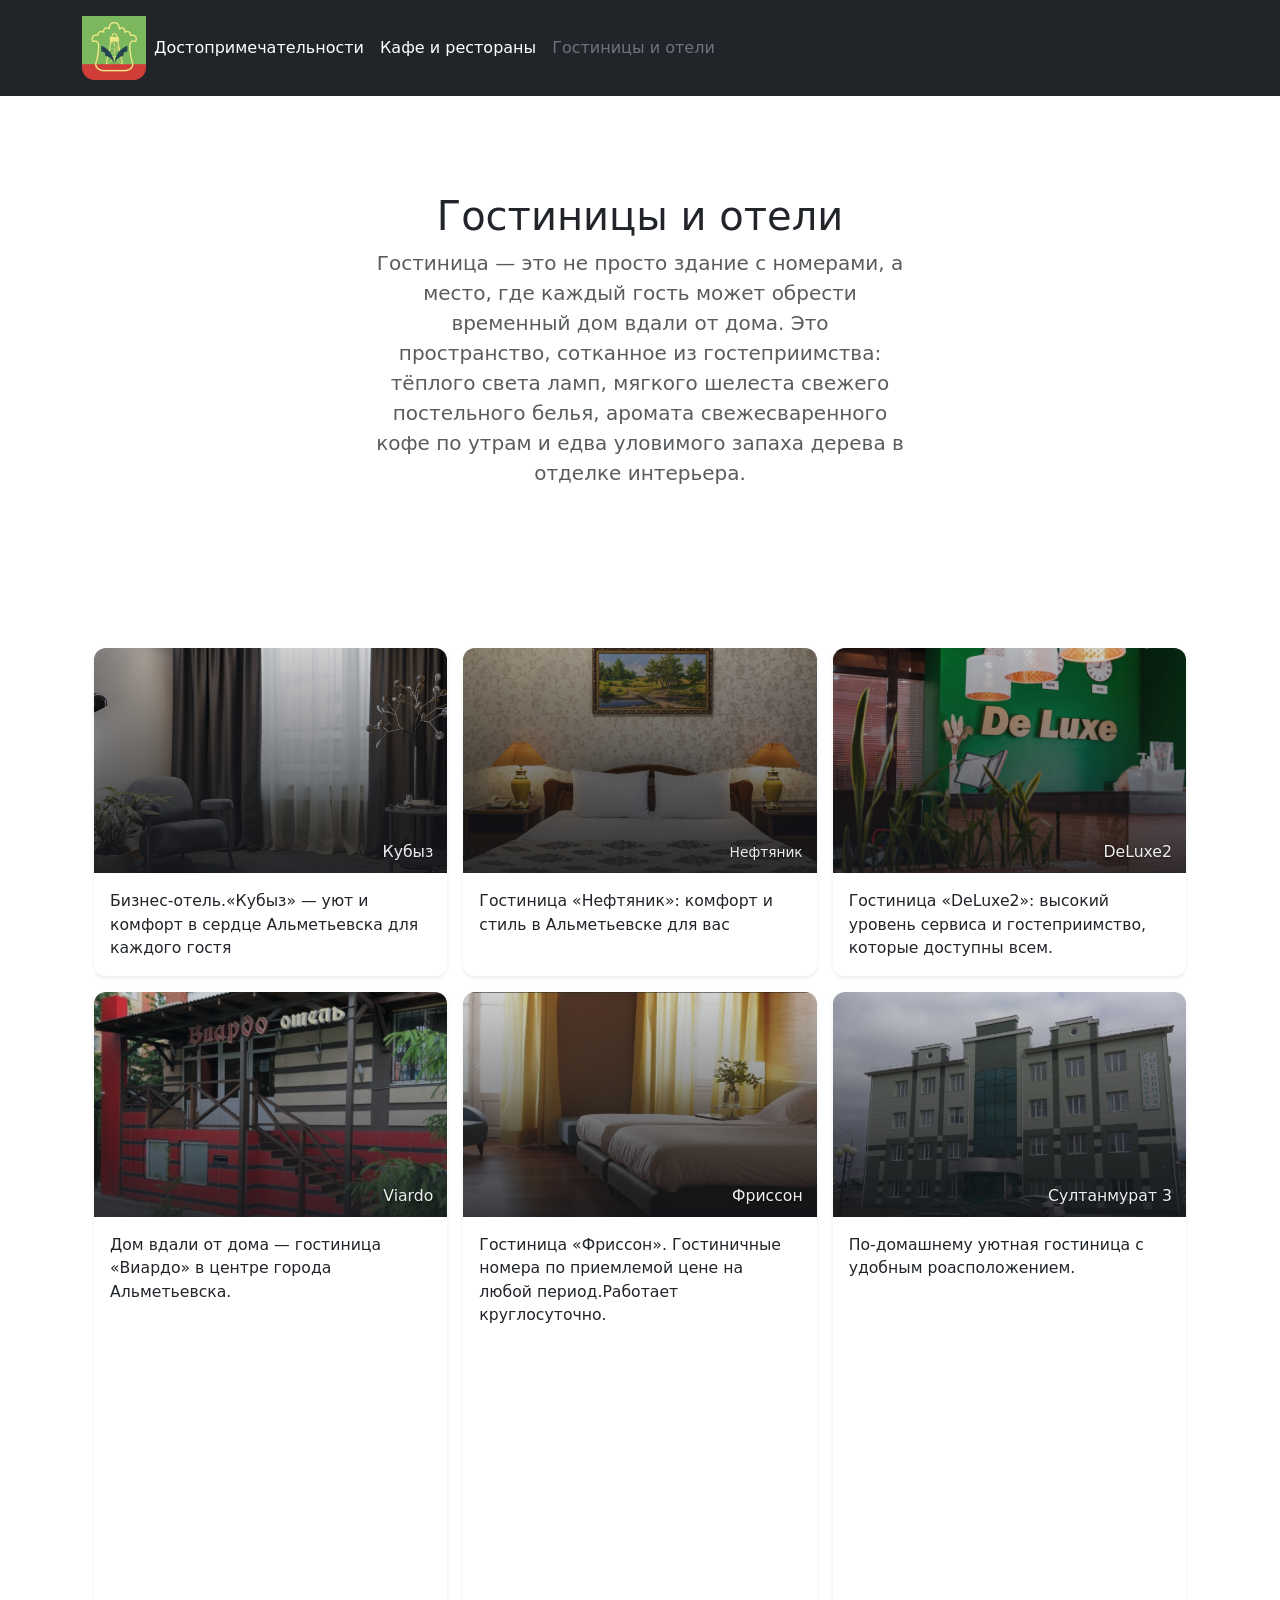
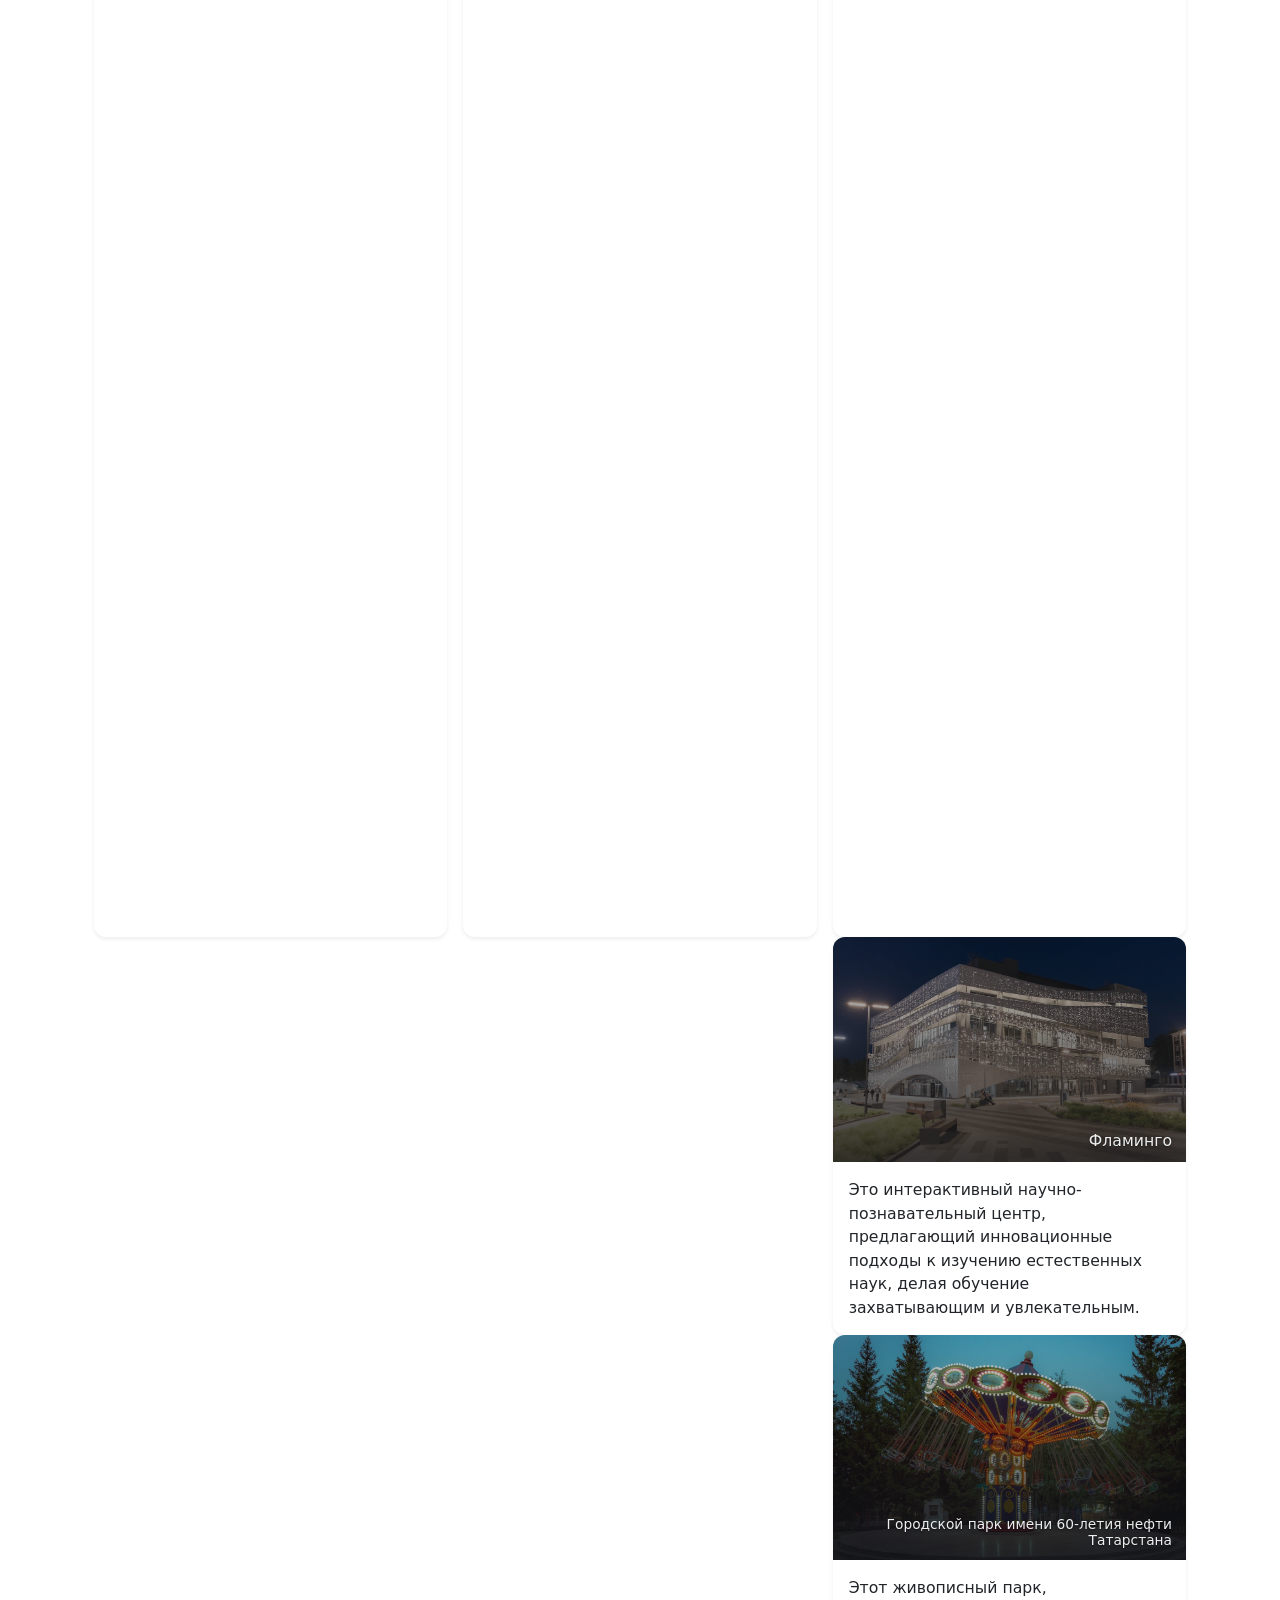
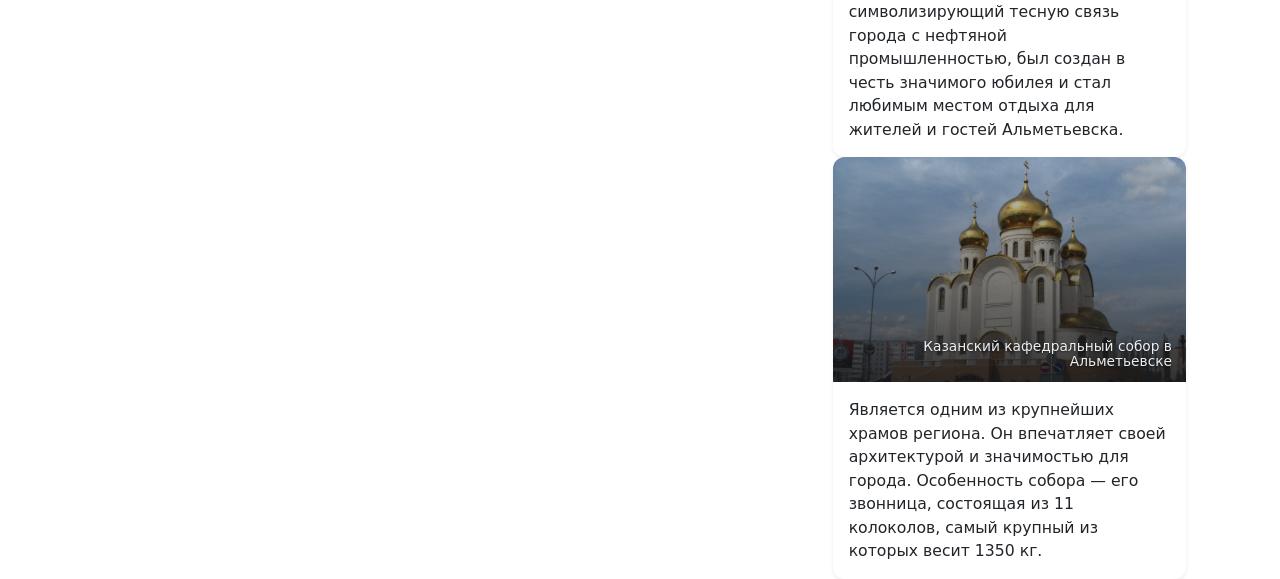
==== about.html @ 92dfda1d "Update about.html" ====
<!doctype html>
<html lang="ru">
<head>
    <meta charset="UTF-8">
    <meta name="viewport" content="width=device-width, initial-scale=1.0">
    <meta http-equiv="X-UA-Compatible" content="ie=edge">
    <link href="https://cdn.jsdelivr.net/npm/bootstrap@5.3.8/dist/css/bootstrap.min.css" rel="stylesheet" integrity="sha384-sRIl4kxILFvY47J16cr9ZwB07vP4J8+LH7qKQnuqkuIAvNWLzeN8tE5YBujZqJLB" crossorigin="anonymous">
    <link rel="stylesheet" href="static/css/main.css">
    <title>Гостиницы и отели</title>
</head>
<body>
<header class="p-3 text-bg-dark">
    <div class="container">
        <div class="d-flex flex-wrap align-items-center justify-content-center justify-content-lg-start">
            <a href="index.html" class="d-flex align-items-center mb-2 mb-lg-0 text-white text-decoration-none">
                <img class="header__img" src="static/img/almet%20gerb.png" alt="Герб Альметьевска">
            </a>
            <ul class="nav col-12 col-lg-auto me-lg-auto mb-2 justify-content-center mb-md-0">
                <li><a href="index.html" class="nav-link px-2 text-white">Достопримечательности</a></li>
                <li><a href="base.html" class="nav-link px-2 text-white">Кафе и рестораны</a></li>
                <li><a href="about.html" class="nav-link px-2 text-secondary">Гостиницы и отели</a></li>
            </ul>
        </div>
    </div>
</header>

<div class="container">
    <main>
        <style>
            .city-card-thumb {
                height: 225px;
                display: flex;
                align-items: flex-end;
                justify-content: flex-end;
                padding: 0 14px 12px;
                color: #eceeef;
                text-align: right;
                position: relative;
                overflow: hidden;
                background-position: center;
                background-size: cover;
                background-repeat: no-repeat;
            }

            .city-card-thumb::before {
                content: "";
                position: absolute;
                inset: 0;
                background: linear-gradient(to top, rgba(20, 22, 26, 0.85), rgba(20, 22, 26, 0.2));
            }

            .city-card-thumb--photo-a {
                background-image: url("static/img/2026-04-23_14-40-08.png");
            }

            .city-card-thumb--photo-b {
                background-image: url("static/img/2026-04-23_14-44-12.png");
            }

            .city-card-thumb--photo-c {
                background-image: url("static/img/2026-04-23_15-07-34.png");
            }

             .city-card-thumb--photo-d {
                background-image: url("static/img/2026-04-23_15-15-26.png");
            }

             .city-card-thumb--photo-e {
                background-image: url("static/img/2026-04-23_15-21-32.png");
            }

             .city-card-thumb--photo-f {
                background-image: url("static/img/2026-04-23_15-36-05.png");
            }

              .city-card-thumb--photo-j {
                background-image: url("static/img/almetrica.webp");
            }

             .city-card-thumb--photo-g {
                background-image: url("static/img/cerkow.jpeg");
            }

            .city-card-thumb--photo-h {
                background-image: url("static/img/parkgorod.webp");
            }
            
            .city-card {
                border: 0;
                border-radius: 12px;
                overflow: hidden;
                transition: transform 0.2s ease, box-shadow 0.2s ease;
            }

            .city-card:hover {
                transform: translateY(-4px);
                box-shadow: 0 10px 24px rgba(26, 33, 48, 0.16);
            }

            .city-card-title {
                line-height: 1.15;
                text-shadow: 0 1px 2px rgba(0, 0, 0, 0.5);
                font-size: 0.98rem;
                position: relative;
                z-index: 1;
            }

            .city-card-title--small {
                font-size: 0.86rem;
            }

            .city-card-text {
                margin: 0;
                font-size: 0.98rem;
            }
        </style>

        <section class="py-5 text-center container">
            <div class="row py-lg-5">
                <div class="col-lg-6 col-md-8 mx-auto">
                    <h1 class="fw-light">Гостиницы и отели</h1>
                    <p class="lead text-body-secondary">Гостиница — это не просто здание с номерами, а место, где каждый гость может обрести временный дом вдали от дома. Это пространство, сотканное из гостеприимства: тёплого света ламп, мягкого шелеста свежего постельного белья, аромата свежесваренного кофе по утрам и едва уловимого запаха дерева в отделке интерьера.</p>
                </div>
            </div>
        </section>

        <div class="album py-5">
            <div class="container">
                <div class="row row-cols-1 row-cols-sm-2 row-cols-md-3 g-3">
                    <div class="col">
                        <div class="card city-card shadow-sm h-100">
                            <div class="city-card-thumb city-card-thumb--photo-a" aria-label="Памятник нефти">
                                <span class="city-card-title">Кубыз</span>
                            </div>
                            <div class="card-body">
                                <p class="card-text city-card-text"> Бизнеc-отель.«Кубыз» — уют и комфорт в сердце Альметьевска для каждого гостя</p>
                            </div>
                        </div>
                    </div>

                    <div class="col">
                        <div class="card city-card shadow-sm h-100">
                            <div class="city-card-thumb city-card-thumb--photo-b" aria-label="Соборная мечеть имени Ризы Фахретдина">
                                <span class="city-card-title city-card-title--small">Нефтяник</span>
                            </div>
                            <div class="card-body">
                                <p class="card-text city-card-text">Гостиница «Нефтяник»: комфорт и стиль в Альметьевске для вас</p>
                            </div>
                        </div>
                    </div>

                    <div class="col">
                        <div class="card city-card shadow-sm h-100">
                            <div class="city-card-thumb city-card-thumb--photo-c" aria-label="Парк Саулык">
                                <span class="city-card-title">DeLuxe2</span>
                            </div>
                            <div class="card-body">
                                <p class="card-text city-card-text">Гостиница «DeLuxe2»: высокий уровень сервиса и гостеприимство, которые доступны всем.</p>
                            </div>
                        </div>
                    </div>

                    <div class="col">
                        <div class="card city-card shadow-sm h-100">
                            <div class="city-card-thumb city-card-thumb--photo-d" aria-label="Городской пляж">
                                <span class="city-card-title">Viardo</span>
                            </div>
                            <div class="card-body">
                                <p class="card-text city-card-text">Дом вдали от дома — гостиница «Виардо» в центре города Альметьевска.</p>
                            </div>
                        </div>
                    </div>

                    <div class="col">
                        <div class="card city-card shadow-sm h-100">
                            <div class="city-card-thumb city-card-thumb--photo-e" aria-label="Сквер Каракуз">
                                <span class="city-card-title">Фриссон</span>
                            </div>
                            <div class="card-body">
                                <p class="card-text city-card-text">Гостиница «Фриссон». Гостиничные номера по приемлемой цене на любой период.Работает круглосуточно.</p>
                            </div>
                        </div>
                    </div>

                    <div class="col">
                        <div class="card city-card shadow-sm h-100">
                            <div class="city-card-thumb city-card-thumb--photo-f" aria-label="Каскад прудов">
                                <span class="city-card-title">Султанмурат 3</span>
                            </div>
                            <div class="card-body">
                                <p class="card-text city-card-text"> По-домашнему уютная гостиница с удобным роасположением. </p>
                        </div>
                    </div>

                    <div class="col">
                        <div class="card city-card shadow-sm h-100">
                            <div class="city-card-thumb city-card-thumb--photo-j" aria-label="Альметрика">
                                <span class="city-card-title">Фламинго</span>
                            </div>
                            <div class="card-body">
                                <p class="card-text city-card-text">Это интерактивный научно-познавательный центр, предлагающий инновационные подходы к изучению естественных наук, делая обучение захватывающим и увлекательным.</p>
                            </div>
                        </div>
                    </div>

                    <div class="col">
                        <div class="card city-card shadow-sm h-100">
                            <div class="city-card-thumb city-card-thumb--photo-h" aria-label="Городской парк имени 60-летия нефти Татарстана">
                                <span class="city-card-title city-card-title--small">Городской парк имени 60-летия нефти Татарстана</span>
                            </div>
                            <div class="card-body">
                                <p class="card-text city-card-text">Этот живописный парк, символизирующий тесную связь города с нефтяной промышленностью, был создан в честь значимого юбилея и стал любимым местом отдыха для жителей и гостей Альметьевска.</p>
                            </div>
                        </div>
                    </div>

                    <div class="col">
                        <div class="card city-card shadow-sm h-100">
                            <div class="city-card-thumb city-card-thumb--photo-g" aria-label="Казанский кафедральный собор">
                                <span class="city-card-title city-card-title--small">Казанский кафедральный собор в Альметьевске</span>
                            </div>
                            <div class="card-body">
                                <p class="card-text city-card-text">Является одним из крупнейших храмов региона. Он впечатляет своей архитектурой и значимостью для города. Особенность собора — его звонница, состоящая из 11 колоколов, самый крупный из которых весит 1350 кг.</p>
                            </div>
                        </div>
                    </div>
                </div>
            </div>
        </div>
    </main>
</div>
</body>
</html>
---- static/css/main.css ----
/* Header   */

header {
    position: sticky;
    top: 0;
    z-index: 1000;
}

.header__img {
    background-image:
    height: 64px;
    width: 64px;
}

.lol__img{

    height: 150px;
    width: 400px;
}




body {
    background: white;
 }

/*posts*/
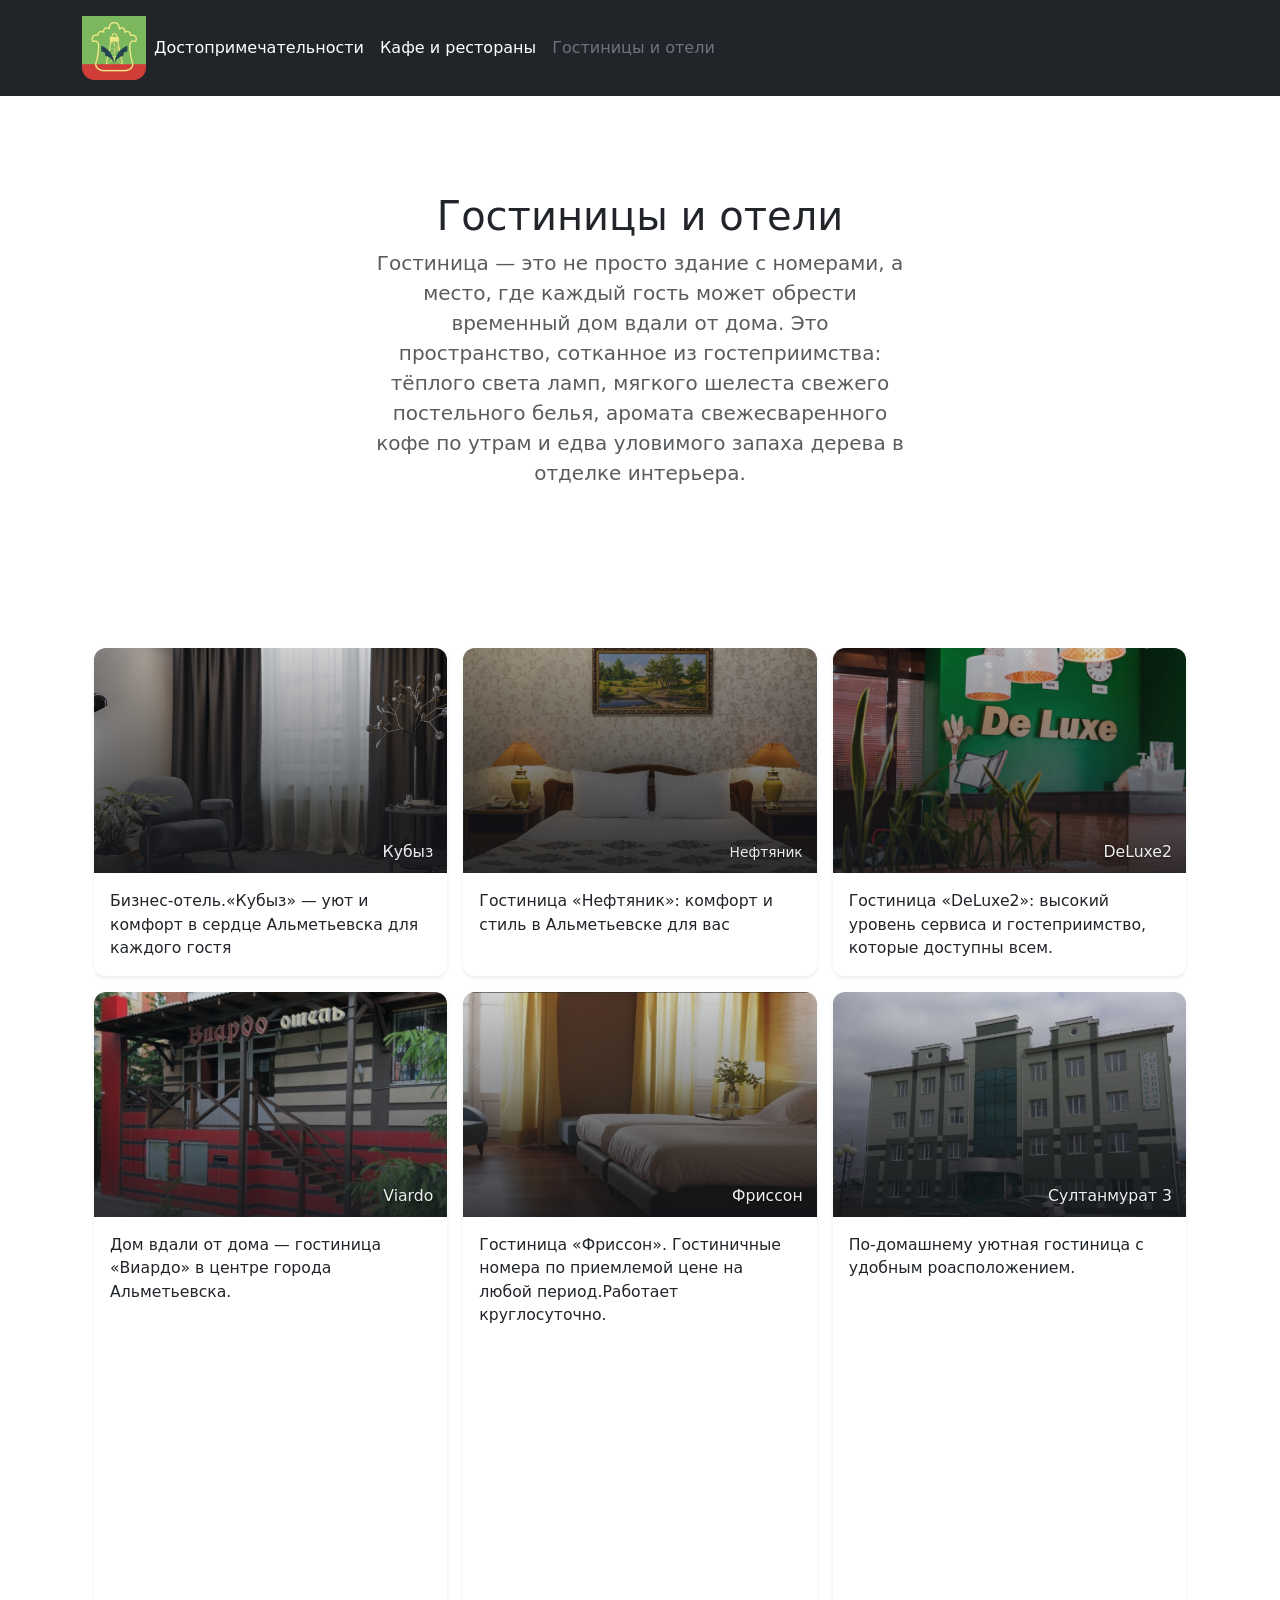
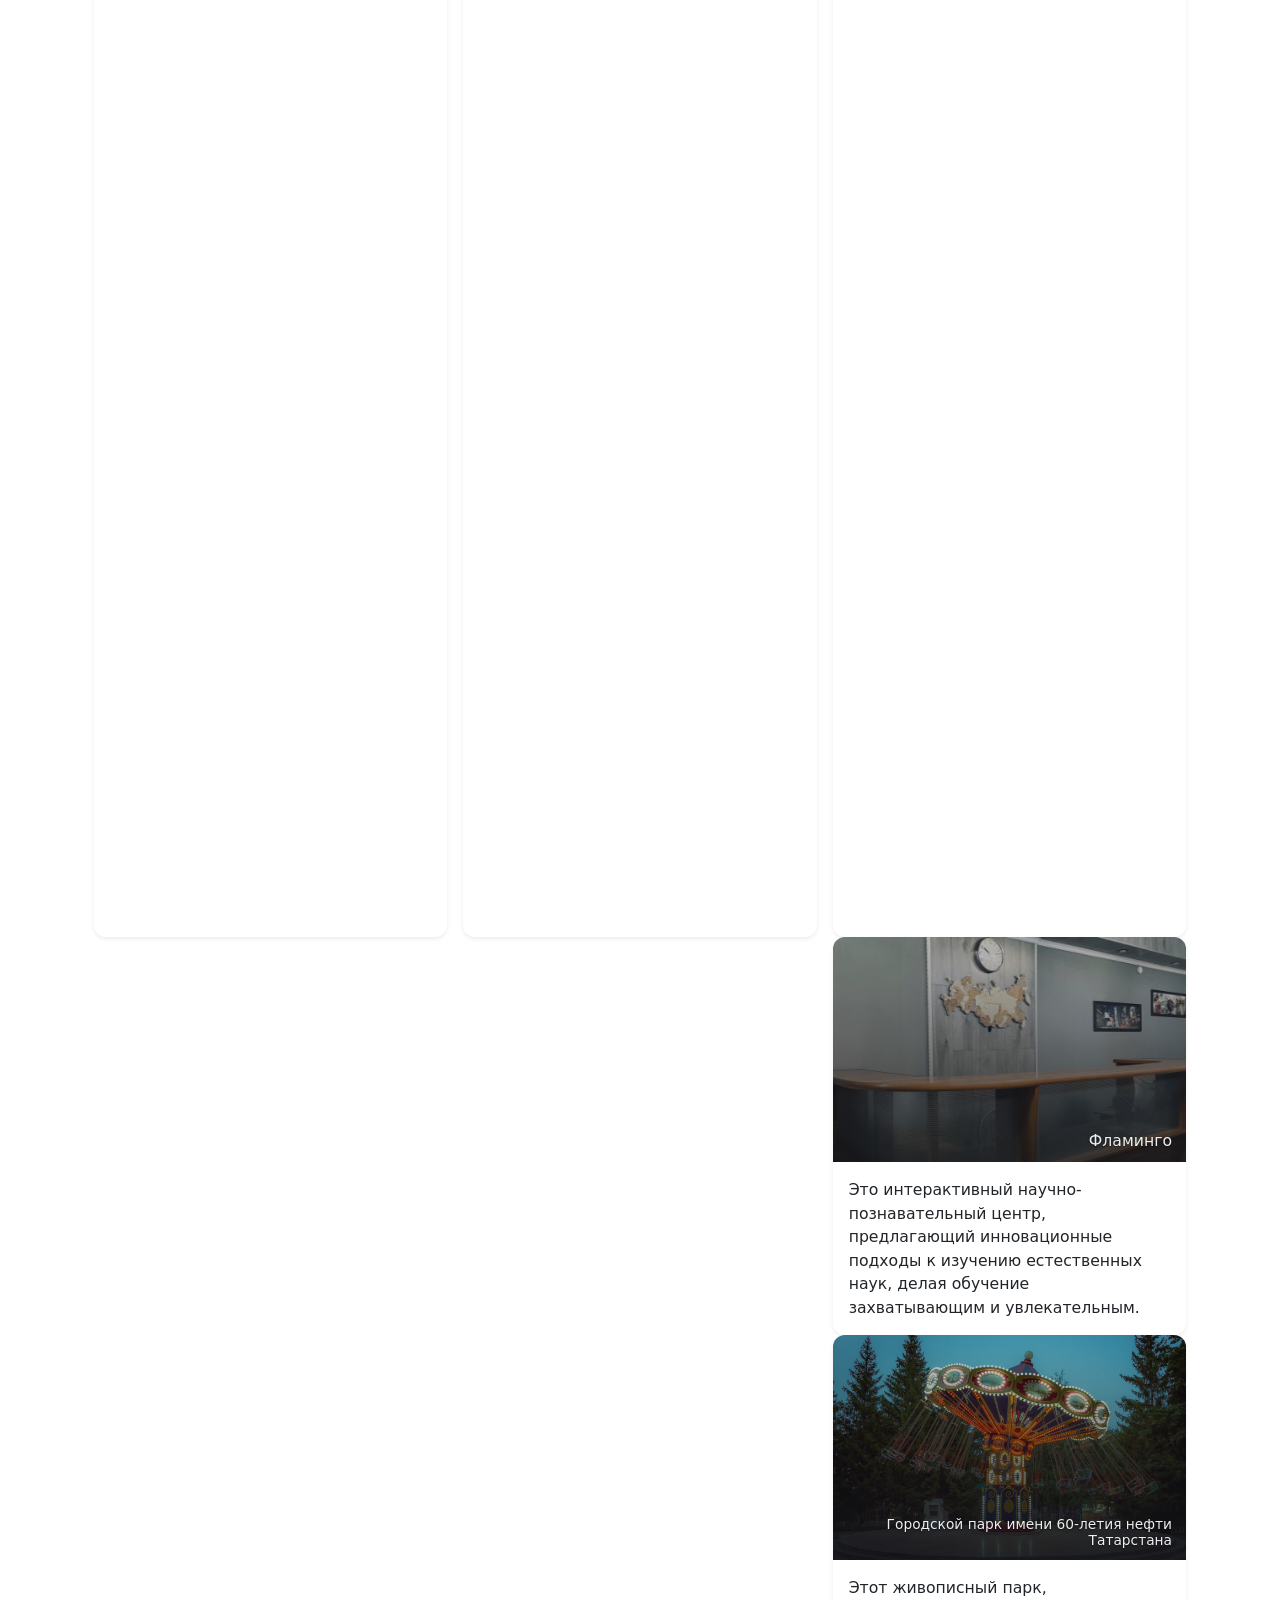
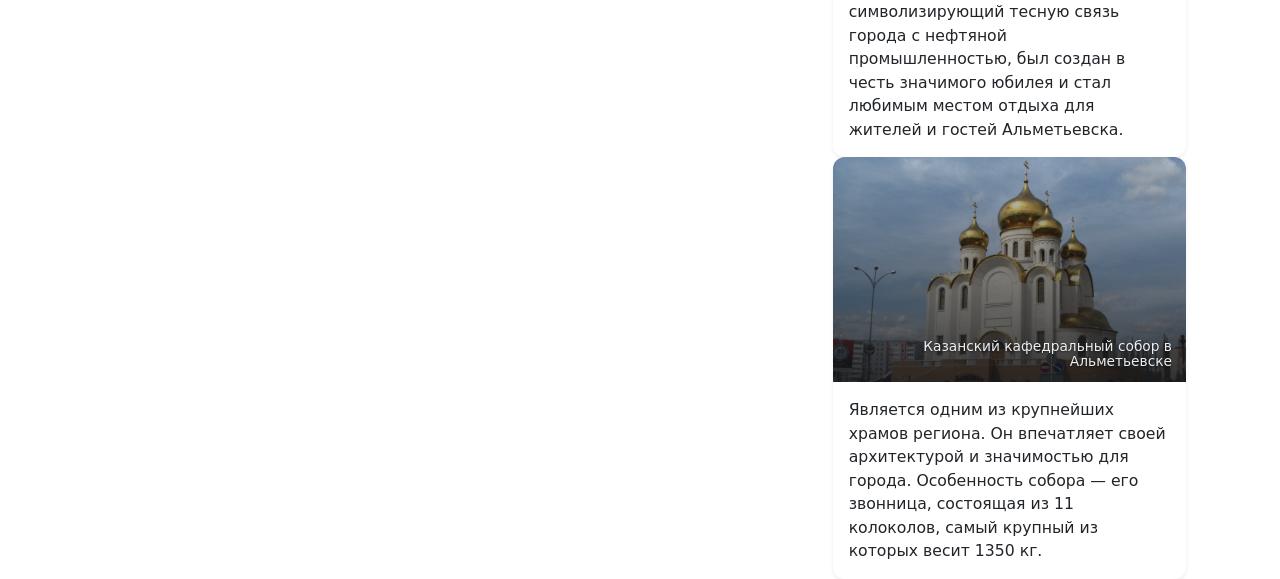
==== commit 5cca7cf8: "Update about.html" ====
--- a/about.html
+++ b/about.html
@@ -74,7 +74,7 @@
             }
 
               .city-card-thumb--photo-j {
-                background-image: url("static/img/almetrica.webp");
+                background-image: url("static/img/2026-04-23_15-44-56.png");
             }
 
              .city-card-thumb--photo-g {
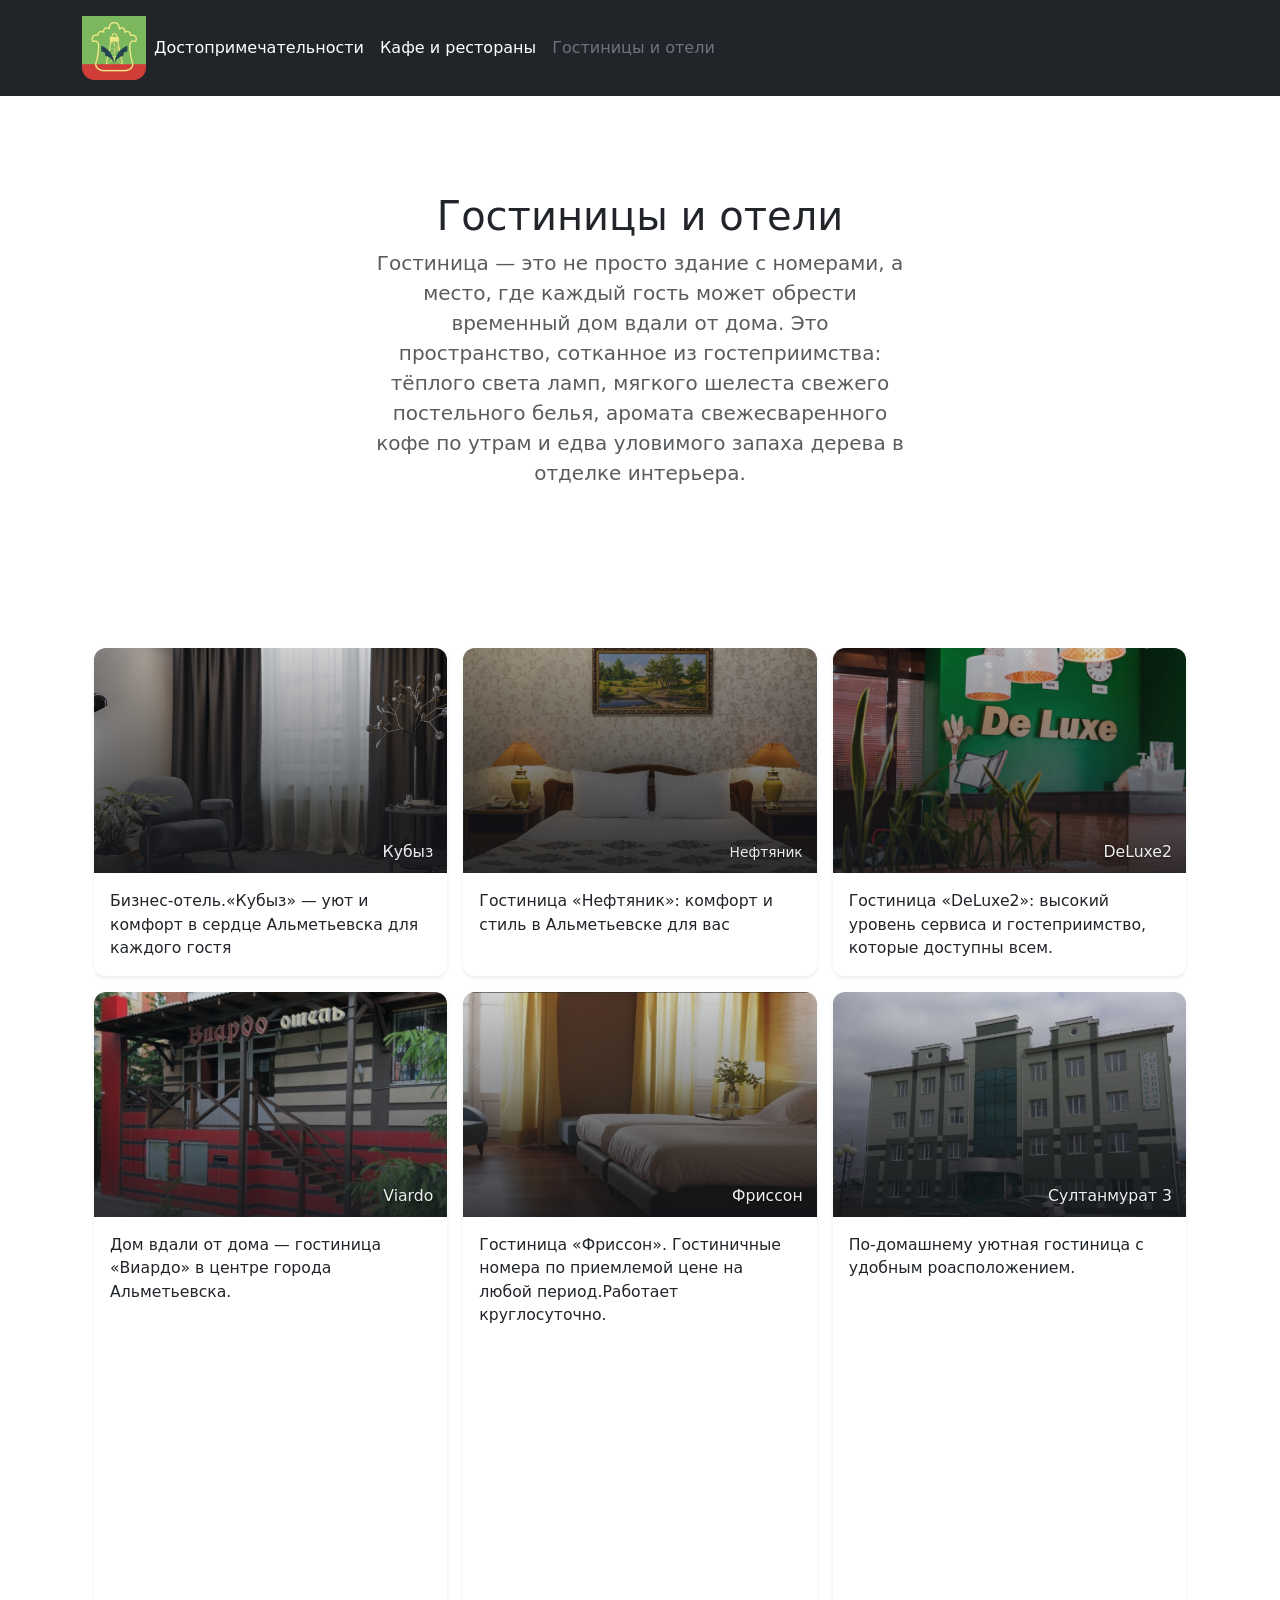
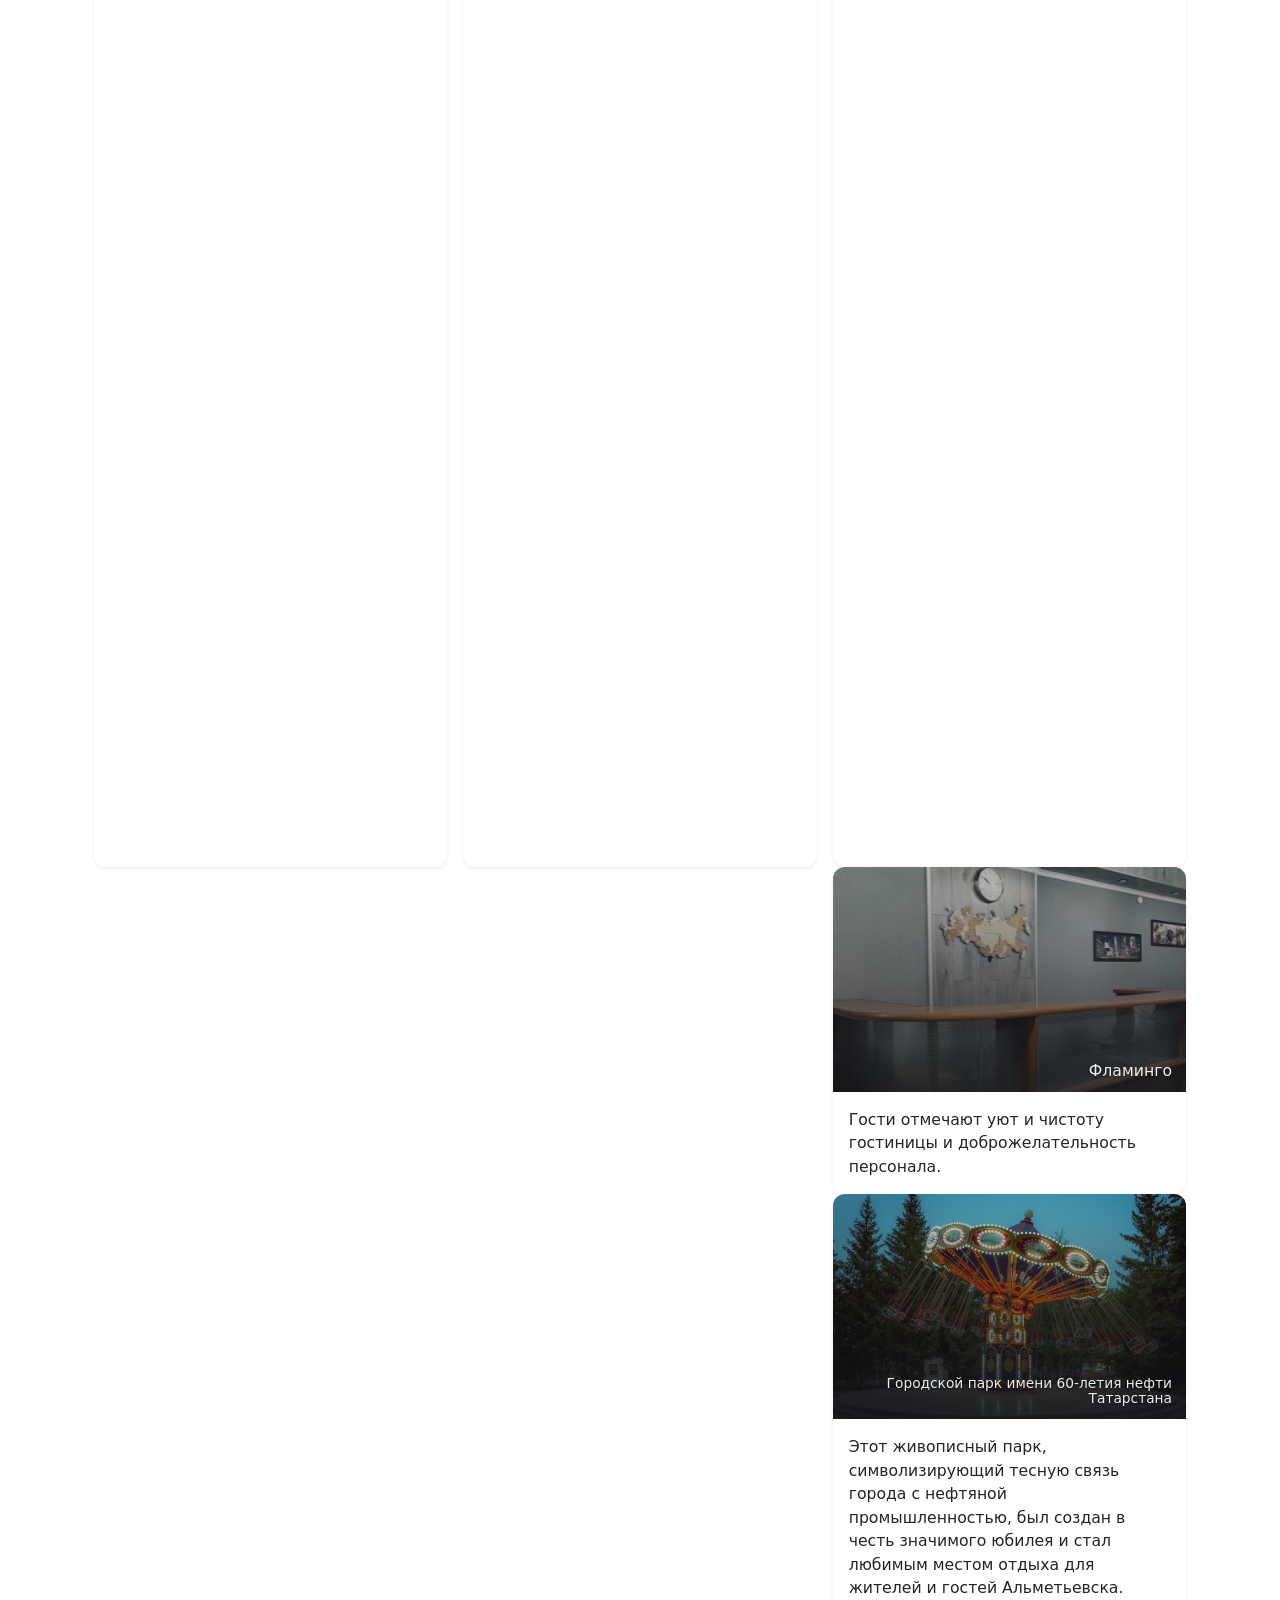
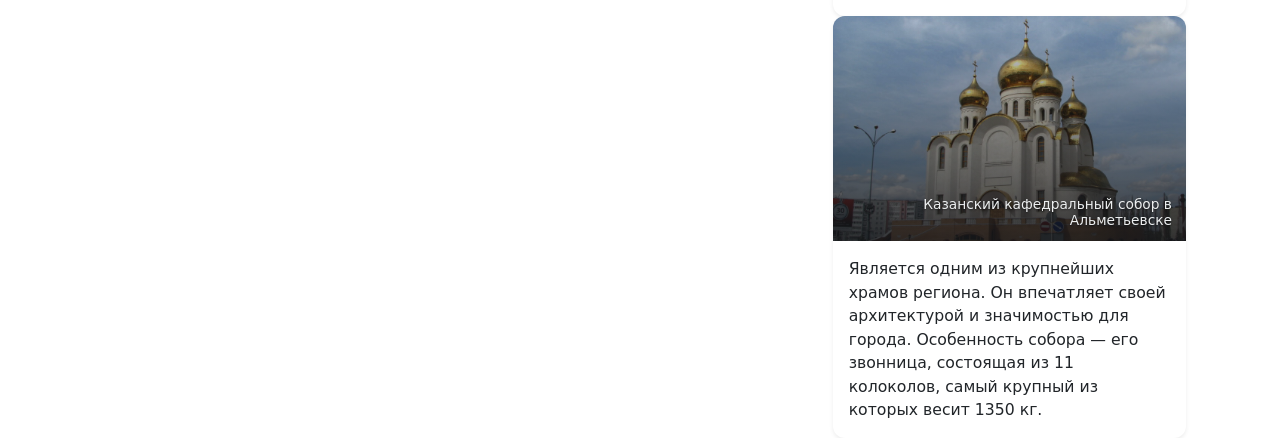
==== commit 440ae166: "Update about.html" ====
--- a/about.html
+++ b/about.html
@@ -198,7 +198,7 @@
                                 <span class="city-card-title">Фламинго</span>
                             </div>
                             <div class="card-body">
-                                <p class="card-text city-card-text">Это интерактивный научно-познавательный центр, предлагающий инновационные подходы к изучению естественных наук, делая обучение захватывающим и увлекательным.</p>
+                                <p class="card-text city-card-text">Гости отмечают уют и чистоту гостиницы и доброжелательность персонала.</p>
                             </div>
                         </div>
                     </div>
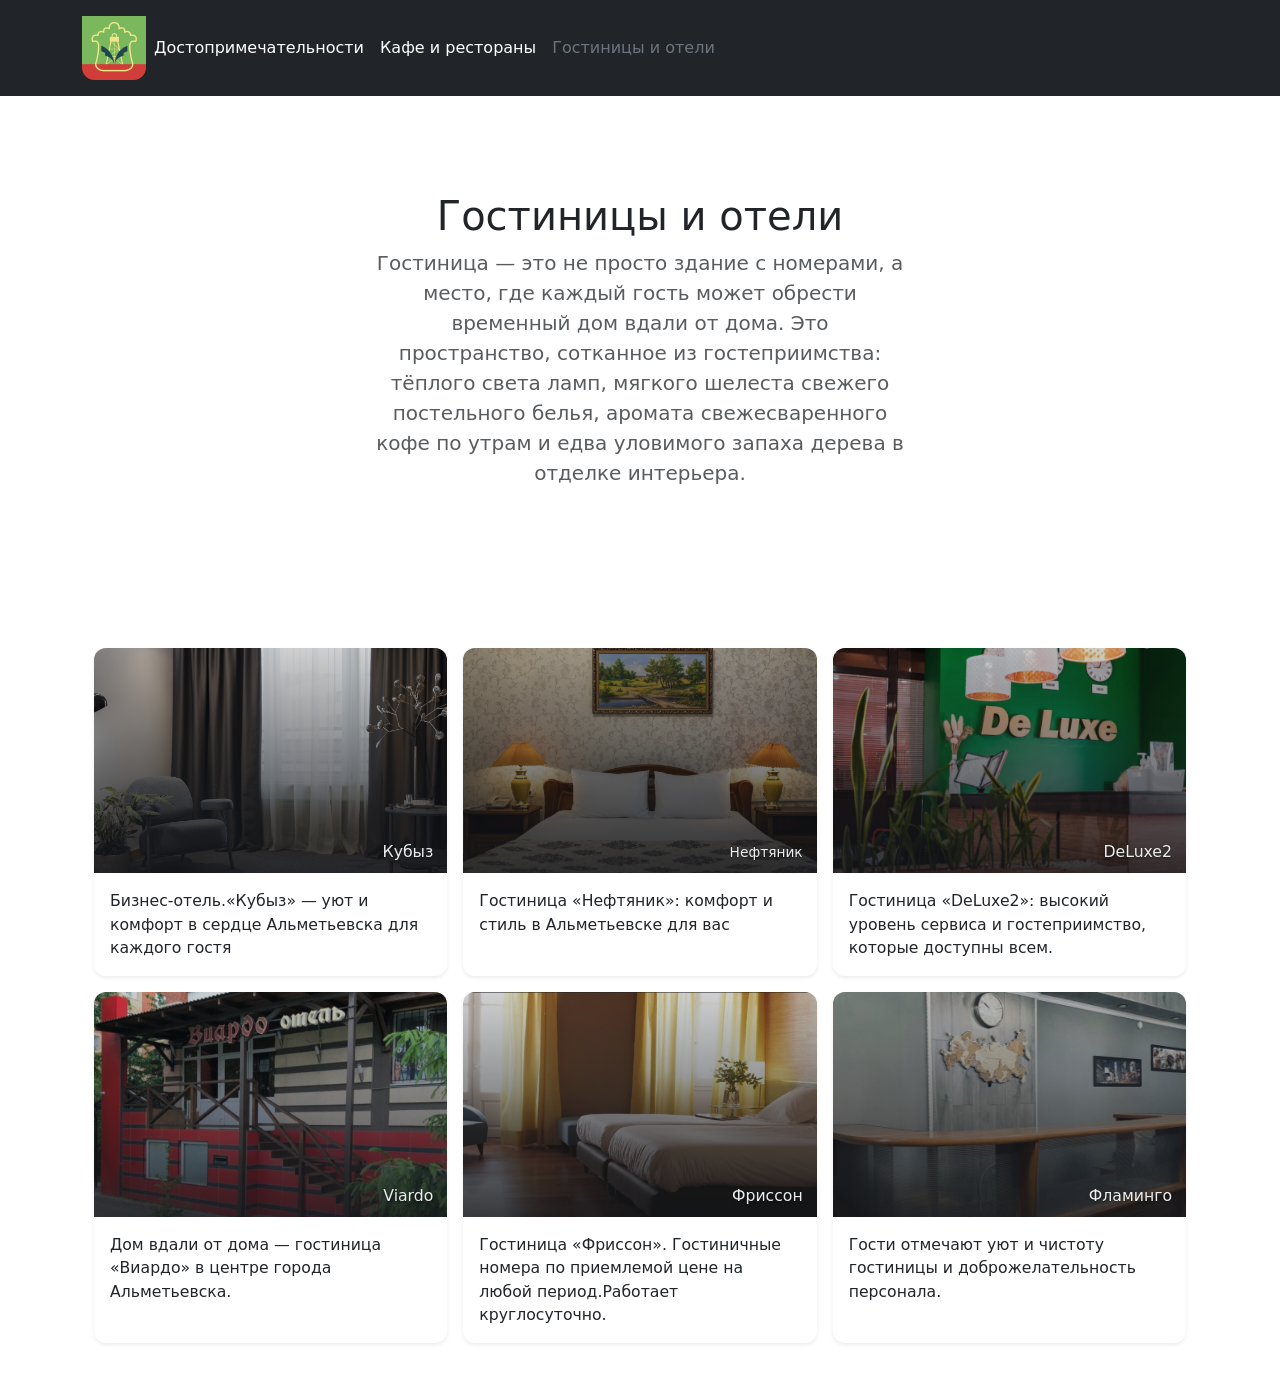
==== commit 86284366: "Update about.html" ====
--- a/about.html
+++ b/about.html
@@ -182,16 +182,7 @@
                         </div>
                     </div>
 
-                    <div class="col">
-                        <div class="card city-card shadow-sm h-100">
-                            <div class="city-card-thumb city-card-thumb--photo-f" aria-label="Каскад прудов">
-                                <span class="city-card-title">Султанмурат 3</span>
-                            </div>
-                            <div class="card-body">
-                                <p class="card-text city-card-text"> По-домашнему уютная гостиница с удобным роасположением. </p>
-                        </div>
-                    </div>
-
+                   
                     <div class="col">
                         <div class="card city-card shadow-sm h-100">
                             <div class="city-card-thumb city-card-thumb--photo-j" aria-label="Альметрика">
@@ -203,27 +194,8 @@
                         </div>
                     </div>
 
-                    <div class="col">
-                        <div class="card city-card shadow-sm h-100">
-                            <div class="city-card-thumb city-card-thumb--photo-h" aria-label="Городской парк имени 60-летия нефти Татарстана">
-                                <span class="city-card-title city-card-title--small">Городской парк имени 60-летия нефти Татарстана</span>
-                            </div>
-                            <div class="card-body">
-                                <p class="card-text city-card-text">Этот живописный парк, символизирующий тесную связь города с нефтяной промышленностью, был создан в честь значимого юбилея и стал любимым местом отдыха для жителей и гостей Альметьевска.</p>
-                            </div>
-                        </div>
-                    </div>
-
-                    <div class="col">
-                        <div class="card city-card shadow-sm h-100">
-                            <div class="city-card-thumb city-card-thumb--photo-g" aria-label="Казанский кафедральный собор">
-                                <span class="city-card-title city-card-title--small">Казанский кафедральный собор в Альметьевске</span>
-                            </div>
-                            <div class="card-body">
-                                <p class="card-text city-card-text">Является одним из крупнейших храмов региона. Он впечатляет своей архитектурой и значимостью для города. Особенность собора — его звонница, состоящая из 11 колоколов, самый крупный из которых весит 1350 кг.</p>
-                            </div>
-                        </div>
-                    </div>
+                    
+
                 </div>
             </div>
         </div>
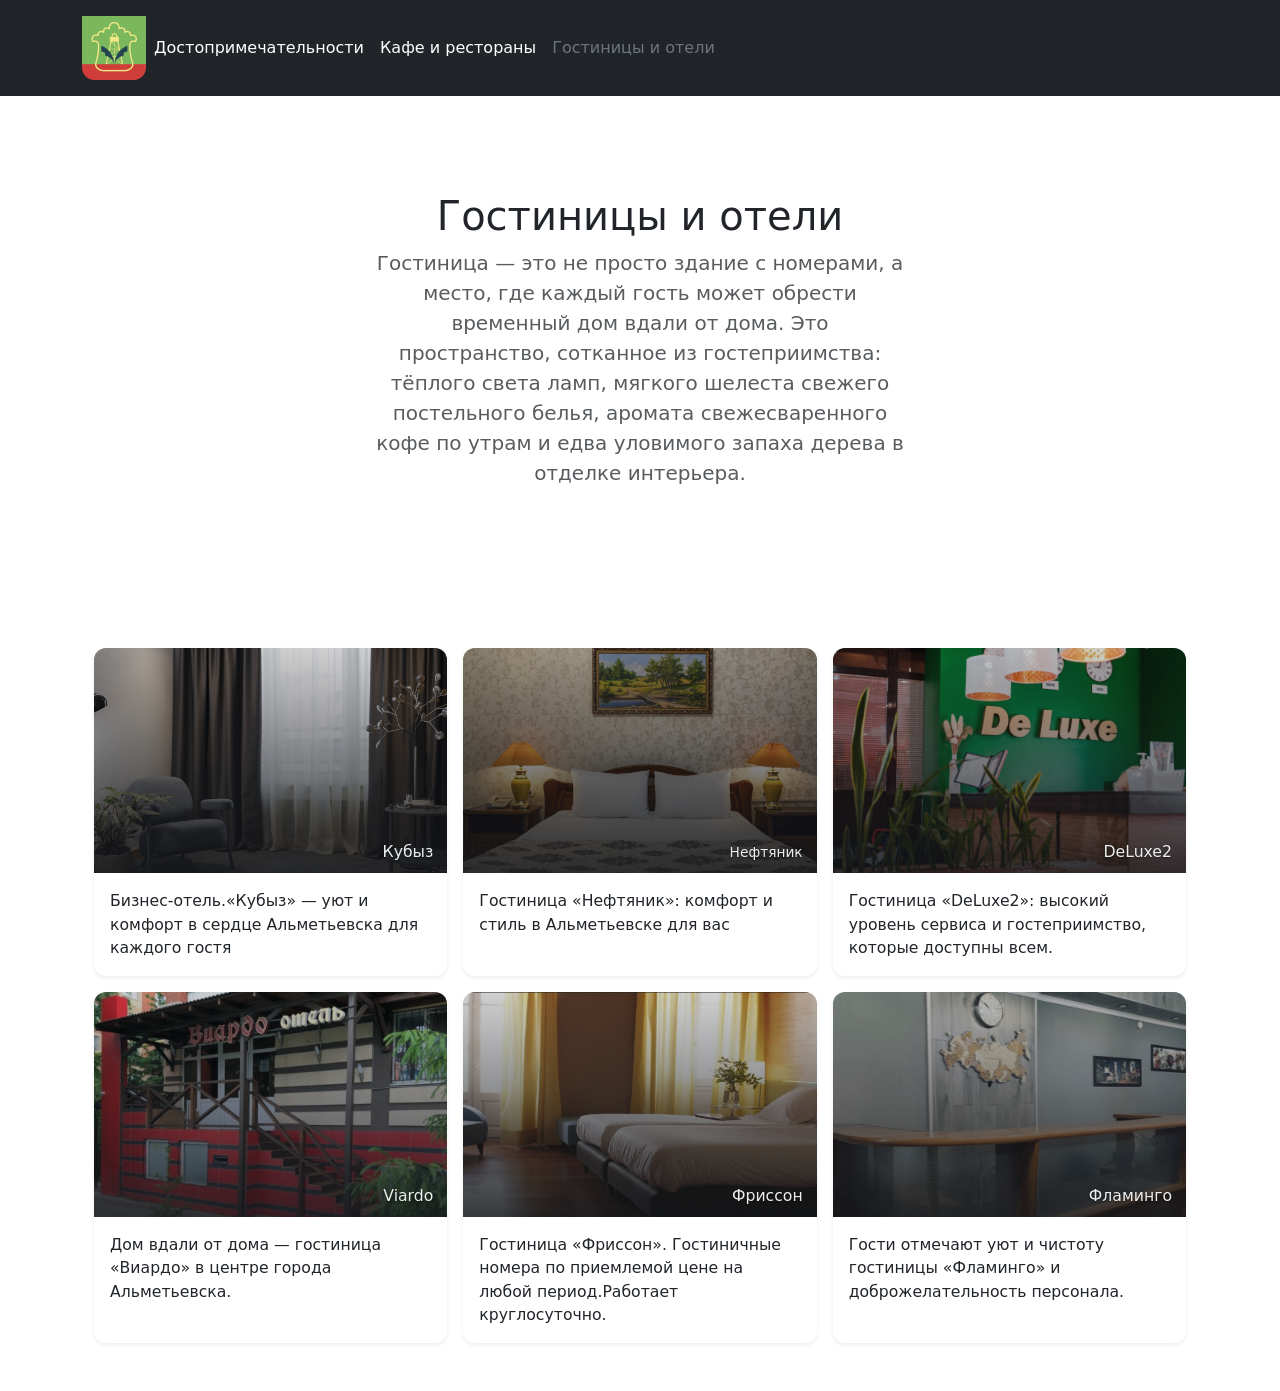
==== commit 7cf03e77: "Update about.html" ====
--- a/about.html
+++ b/about.html
@@ -189,7 +189,7 @@
                                 <span class="city-card-title">Фламинго</span>
                             </div>
                             <div class="card-body">
-                                <p class="card-text city-card-text">Гости отмечают уют и чистоту гостиницы и доброжелательность персонала.</p>
+                                <p class="card-text city-card-text">Гости отмечают уют и чистоту гостиницы «Фламинго» и доброжелательность персонала.</p>
                             </div>
                         </div>
                     </div>
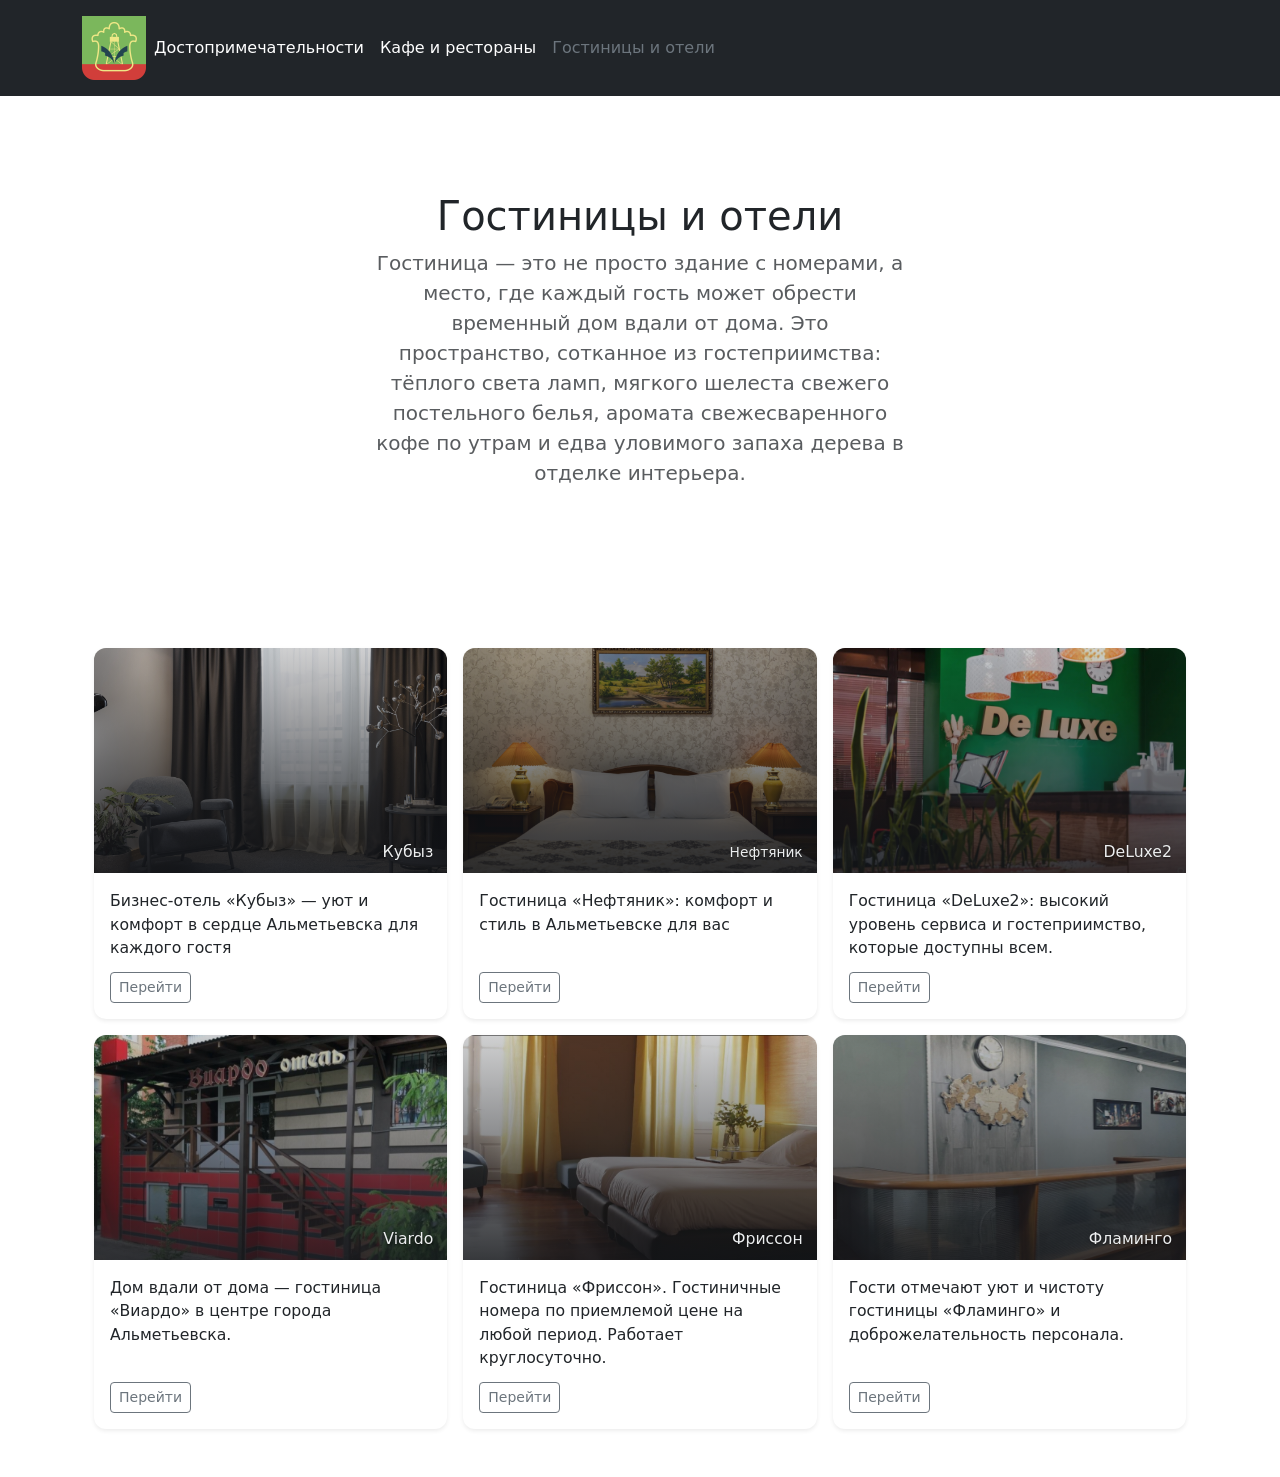
==== commit 34663e3e: "Update about.html" ====
--- a/about.html
+++ b/about.html
@@ -7,6 +7,106 @@
     <link href="https://cdn.jsdelivr.net/npm/bootstrap@5.3.8/dist/css/bootstrap.min.css" rel="stylesheet" integrity="sha384-sRIl4kxILFvY47J16cr9ZwB07vP4J8+LH7qKQnuqkuIAvNWLzeN8tE5YBujZqJLB" crossorigin="anonymous">
     <link rel="stylesheet" href="static/css/main.css">
     <title>Гостиницы и отели</title>
+    <style>
+        .city-card-thumb {
+            height: 225px;
+            display: flex;
+            align-items: flex-end;
+            justify-content: flex-end;
+            padding: 0 14px 12px;
+            color: #eceeef;
+            text-align: right;
+            position: relative;
+            overflow: hidden;
+            background-position: center;
+            background-size: cover;
+            background-repeat: no-repeat;
+        }
+
+        .city-card-thumb::before {
+            content: "";
+            position: absolute;
+            inset: 0;
+            background: linear-gradient(to top, rgba(20, 22, 26, 0.85), rgba(20, 22, 26, 0.2));
+        }
+
+        .city-card-thumb--photo-a {
+            background-image: url("static/img/2026-04-23_14-40-08.png");
+        }
+
+        .city-card-thumb--photo-b {
+            background-image: url("static/img/2026-04-23_14-44-12.png");
+        }
+
+        .city-card-thumb--photo-c {
+            background-image: url("static/img/2026-04-23_15-07-34.png");
+        }
+
+        .city-card-thumb--photo-d {
+            background-image: url("static/img/2026-04-23_15-15-26.png");
+        }
+
+        .city-card-thumb--photo-e {
+            background-image: url("static/img/2026-04-23_15-21-32.png");
+        }
+
+        .city-card-thumb--photo-f {
+            background-image: url("static/img/2026-04-23_15-36-05.png");
+        }
+
+        .city-card-thumb--photo-j {
+            background-image: url("static/img/2026-04-23_15-44-56.png");
+        }
+
+        .city-card-thumb--photo-g {
+            background-image: url("static/img/cerkow.jpeg");
+        }
+
+        .city-card-thumb--photo-h {
+            background-image: url("static/img/parkgorod.webp");
+        }
+
+        .city-card {
+            border: 0;
+            border-radius: 12px;
+            overflow: hidden;
+            transition: transform 0.2s ease, box-shadow 0.2s ease;
+        }
+
+        .city-card:hover {
+            transform: translateY(-4px);
+            box-shadow: 0 10px 24px rgba(26, 33, 48, 0.16);
+        }
+
+        .city-card-title {
+            line-height: 1.15;
+            text-shadow: 0 1px 2px rgba(0, 0, 0, 0.5);
+            font-size: 0.98rem;
+            position: relative;
+            z-index: 1;
+        }
+
+        .city-card-title--small {
+            font-size: 0.86rem;
+        }
+
+        .city-card-text {
+            margin: 0;
+            font-size: 0.98rem;
+        }
+
+        
+        .card-body {
+            display: flex;
+            flex-direction: column;
+            flex: 1;
+        }
+
+        .btn-wrapper {
+            margin-top: auto;
+            padding-top: 12px;
+        }
+    </style>
 </head>
 <body>
 <header class="p-3 text-bg-dark">
@@ -26,95 +126,6 @@
 
 <div class="container">
     <main>
-        <style>
-            .city-card-thumb {
-                height: 225px;
-                display: flex;
-                align-items: flex-end;
-                justify-content: flex-end;
-                padding: 0 14px 12px;
-                color: #eceeef;
-                text-align: right;
-                position: relative;
-                overflow: hidden;
-                background-position: center;
-                background-size: cover;
-                background-repeat: no-repeat;
-            }
-
-            .city-card-thumb::before {
-                content: "";
-                position: absolute;
-                inset: 0;
-                background: linear-gradient(to top, rgba(20, 22, 26, 0.85), rgba(20, 22, 26, 0.2));
-            }
-
-            .city-card-thumb--photo-a {
-                background-image: url("static/img/2026-04-23_14-40-08.png");
-            }
-
-            .city-card-thumb--photo-b {
-                background-image: url("static/img/2026-04-23_14-44-12.png");
-            }
-
-            .city-card-thumb--photo-c {
-                background-image: url("static/img/2026-04-23_15-07-34.png");
-            }
-
-             .city-card-thumb--photo-d {
-                background-image: url("static/img/2026-04-23_15-15-26.png");
-            }
-
-             .city-card-thumb--photo-e {
-                background-image: url("static/img/2026-04-23_15-21-32.png");
-            }
-
-             .city-card-thumb--photo-f {
-                background-image: url("static/img/2026-04-23_15-36-05.png");
-            }
-
-              .city-card-thumb--photo-j {
-                background-image: url("static/img/2026-04-23_15-44-56.png");
-            }
-
-             .city-card-thumb--photo-g {
-                background-image: url("static/img/cerkow.jpeg");
-            }
-
-            .city-card-thumb--photo-h {
-                background-image: url("static/img/parkgorod.webp");
-            }
-            
-            .city-card {
-                border: 0;
-                border-radius: 12px;
-                overflow: hidden;
-                transition: transform 0.2s ease, box-shadow 0.2s ease;
-            }
-
-            .city-card:hover {
-                transform: translateY(-4px);
-                box-shadow: 0 10px 24px rgba(26, 33, 48, 0.16);
-            }
-
-            .city-card-title {
-                line-height: 1.15;
-                text-shadow: 0 1px 2px rgba(0, 0, 0, 0.5);
-                font-size: 0.98rem;
-                position: relative;
-                z-index: 1;
-            }
-
-            .city-card-title--small {
-                font-size: 0.86rem;
-            }
-
-            .city-card-text {
-                margin: 0;
-                font-size: 0.98rem;
-            }
-        </style>
-
         <section class="py-5 text-center container">
             <div class="row py-lg-5">
                 <div class="col-lg-6 col-md-8 mx-auto">
@@ -127,74 +138,113 @@
         <div class="album py-5">
             <div class="container">
                 <div class="row row-cols-1 row-cols-sm-2 row-cols-md-3 g-3">
-                    <div class="col">
-                        <div class="card city-card shadow-sm h-100">
-                            <div class="city-card-thumb city-card-thumb--photo-a" aria-label="Памятник нефти">
+                    
+                 
+                    <div class="col">
+                        <div class="card city-card shadow-sm h-100">
+                            <div class="city-card-thumb city-card-thumb--photo-a" aria-label="Кубыз">
                                 <span class="city-card-title">Кубыз</span>
                             </div>
                             <div class="card-body">
-                                <p class="card-text city-card-text"> Бизнеc-отель.«Кубыз» — уют и комфорт в сердце Альметьевска для каждого гостя</p>
-                            </div>
-                        </div>
-                    </div>
-
-                    <div class="col">
-                        <div class="card city-card shadow-sm h-100">
-                            <div class="city-card-thumb city-card-thumb--photo-b" aria-label="Соборная мечеть имени Ризы Фахретдина">
+                                <p class="card-text city-card-text">Бизнес-отель «Кубыз» — уют и комфорт в сердце Альметьевска для каждого гостя</p>
+                                <div class="btn-wrapper">
+                                    <a href="https://yandex.md/maps/org/neft/73853998837/?ll=52.266090%2C54.903288&source=serp_navig&z=16.3" 
+                                       class="btn btn-sm btn-outline-secondary"
+                                       target="_blank" 
+                                       rel="noopener noreferrer">Перейти</a>
+                                </div>
+                            </div>
+                        </div>
+                    </div>
+
+                    <div class="col">
+                        <div class="card city-card shadow-sm h-100">
+                            <div class="city-card-thumb city-card-thumb--photo-b" aria-label="Нефтяник">
                                 <span class="city-card-title city-card-title--small">Нефтяник</span>
                             </div>
                             <div class="card-body">
                                 <p class="card-text city-card-text">Гостиница «Нефтяник»: комфорт и стиль в Альметьевске для вас</p>
-                            </div>
-                        </div>
-                    </div>
-
-                    <div class="col">
-                        <div class="card city-card shadow-sm h-100">
-                            <div class="city-card-thumb city-card-thumb--photo-c" aria-label="Парк Саулык">
+                                <div class="btn-wrapper">
+                                    <a href="https://yandex.md/maps/org/neft/73853998837/?ll=52.266090%2C54.903288&source=serp_navig&z=16.3" 
+                                       class="btn btn-sm btn-outline-secondary"
+                                       target="_blank" 
+                                       rel="noopener noreferrer">Перейти</a>
+                                </div>
+                            </div>
+                        </div>
+                    </div>
+
+                    
+                    <div class="col">
+                        <div class="card city-card shadow-sm h-100">
+                            <div class="city-card-thumb city-card-thumb--photo-c" aria-label="DeLuxe2">
                                 <span class="city-card-title">DeLuxe2</span>
                             </div>
                             <div class="card-body">
                                 <p class="card-text city-card-text">Гостиница «DeLuxe2»: высокий уровень сервиса и гостеприимство, которые доступны всем.</p>
-                            </div>
-                        </div>
-                    </div>
-
-                    <div class="col">
-                        <div class="card city-card shadow-sm h-100">
-                            <div class="city-card-thumb city-card-thumb--photo-d" aria-label="Городской пляж">
+                                <div class="btn-wrapper">
+                                    <a href="https://yandex.md/maps/org/neft/73853998837/?ll=52.266090%2C54.903288&source=serp_navig&z=16.3" 
+                                       class="btn btn-sm btn-outline-secondary"
+                                       target="_blank" 
+                                       rel="noopener noreferrer">Перейти</a>
+                                </div>
+                            </div>
+                        </div>
+                    </div>
+
+                    
+                    <div class="col">
+                        <div class="card city-card shadow-sm h-100">
+                            <div class="city-card-thumb city-card-thumb--photo-d" aria-label="Viardo">
                                 <span class="city-card-title">Viardo</span>
                             </div>
                             <div class="card-body">
                                 <p class="card-text city-card-text">Дом вдали от дома — гостиница «Виардо» в центре города Альметьевска.</p>
-                            </div>
-                        </div>
-                    </div>
-
-                    <div class="col">
-                        <div class="card city-card shadow-sm h-100">
-                            <div class="city-card-thumb city-card-thumb--photo-e" aria-label="Сквер Каракуз">
+                                <div class="btn-wrapper">
+                                    <a href="https://yandex.md/maps/org/neft/73853998837/?ll=52.266090%2C54.903288&source=serp_navig&z=16.3" 
+                                       class="btn btn-sm btn-outline-secondary"
+                                       target="_blank" 
+                                       rel="noopener noreferrer">Перейти</a>
+                                </div>
+                            </div>
+                        </div>
+                    </div>
+
+                  
+                    <div class="col">
+                        <div class="card city-card shadow-sm h-100">
+                            <div class="city-card-thumb city-card-thumb--photo-e" aria-label="Фриссон">
                                 <span class="city-card-title">Фриссон</span>
                             </div>
                             <div class="card-body">
-                                <p class="card-text city-card-text">Гостиница «Фриссон». Гостиничные номера по приемлемой цене на любой период.Работает круглосуточно.</p>
-                            </div>
-                        </div>
-                    </div>
-
-                   
-                    <div class="col">
-                        <div class="card city-card shadow-sm h-100">
-                            <div class="city-card-thumb city-card-thumb--photo-j" aria-label="Альметрика">
+                                <p class="card-text city-card-text">Гостиница «Фриссон». Гостиничные номера по приемлемой цене на любой период. Работает круглосуточно.</p>
+                                <div class="btn-wrapper">
+                                    <a href="https://yandex.md/maps/org/neft/73853998837/?ll=52.266090%2C54.903288&source=serp_navig&z=16.3" 
+                                       class="btn btn-sm btn-outline-secondary"
+                                       target="_blank" 
+                                       rel="noopener noreferrer">Перейти</a>
+                                </div>
+                            </div>
+                        </div>
+                    </div>
+
+                    
+                    <div class="col">
+                        <div class="card city-card shadow-sm h-100">
+                            <div class="city-card-thumb city-card-thumb--photo-j" aria-label="Фламинго">
                                 <span class="city-card-title">Фламинго</span>
                             </div>
                             <div class="card-body">
                                 <p class="card-text city-card-text">Гости отмечают уют и чистоту гостиницы «Фламинго» и доброжелательность персонала.</p>
-                            </div>
-                        </div>
-                    </div>
-
-                    
+                                <div class="btn-wrapper">
+                                    <a href="https://yandex.md/maps/org/neft/73853998837/?ll=52.266090%2C54.903288&source=serp_navig&z=16.3" 
+                                       class="btn btn-sm btn-outline-secondary"
+                                       target="_blank" 
+                                       rel="noopener noreferrer">Перейти</a>
+                                </div>
+                            </div>
+                        </div>
+                    </div>
 
                 </div>
             </div>
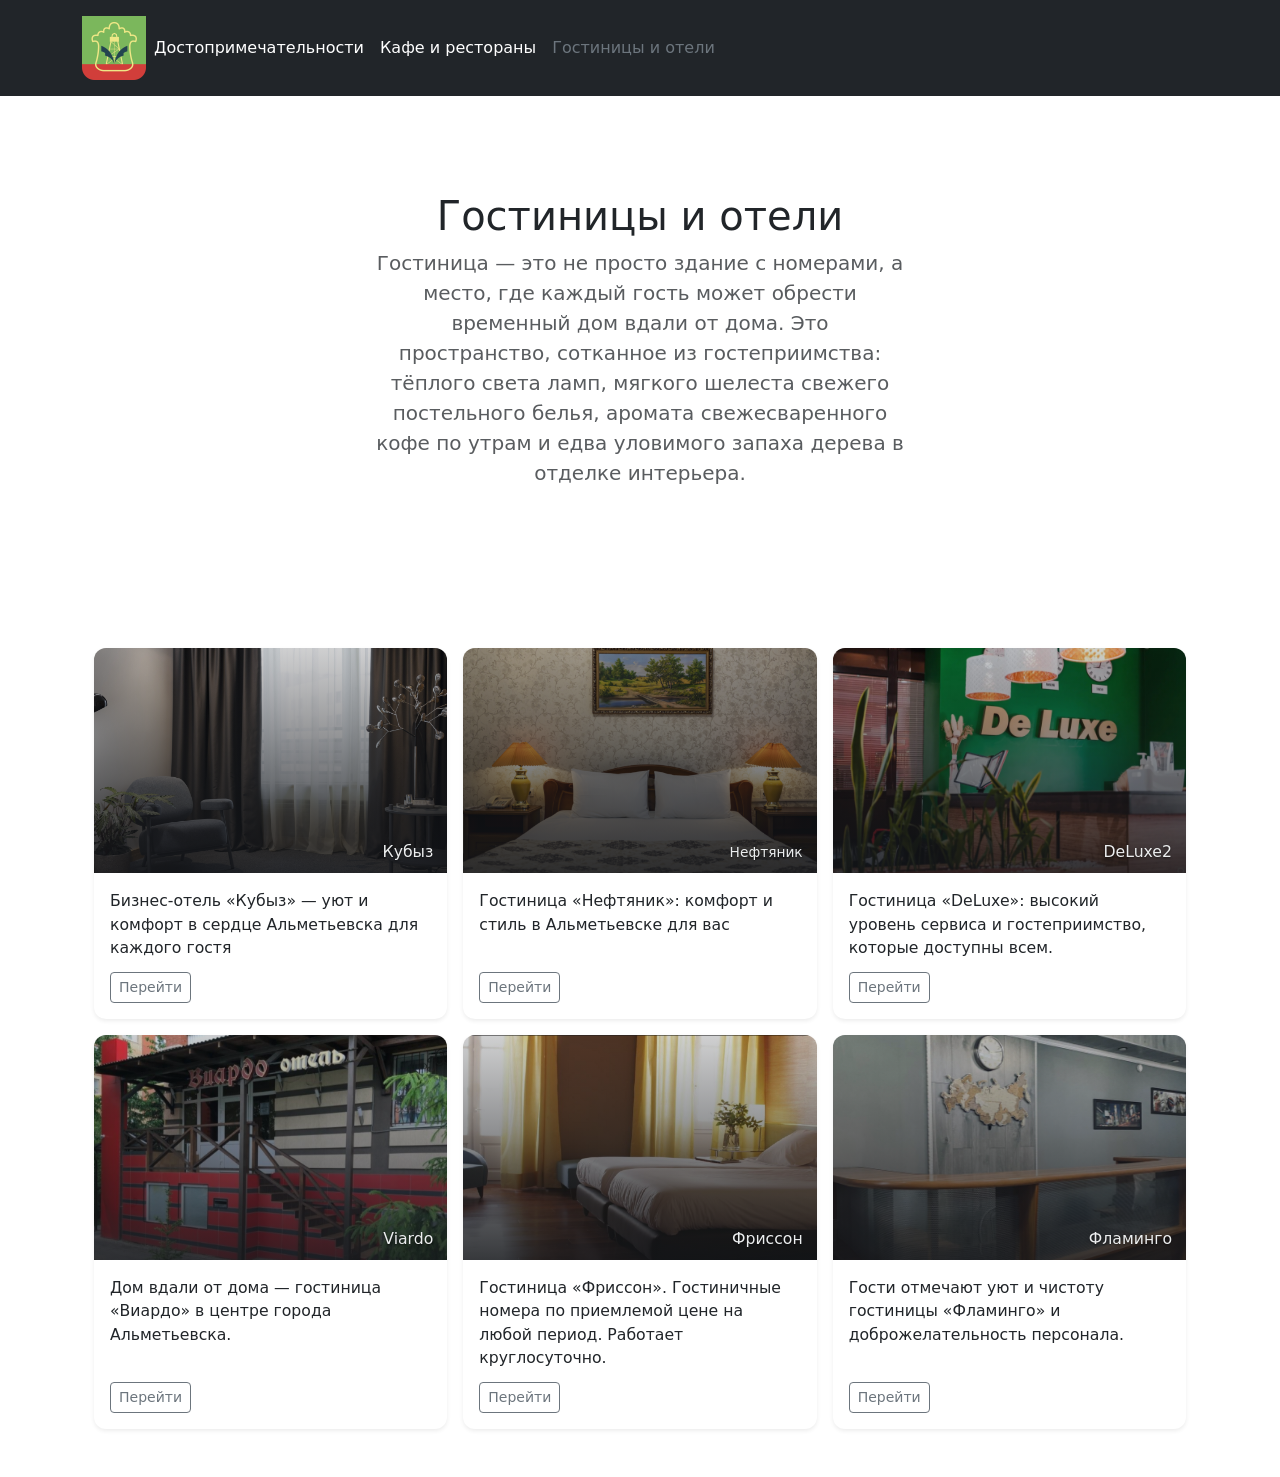
==== commit 7a7f4b15: "Update about.html" ====
--- a/about.html
+++ b/about.html
@@ -148,7 +148,7 @@
                             <div class="card-body">
                                 <p class="card-text city-card-text">Бизнес-отель «Кубыз» — уют и комфорт в сердце Альметьевска для каждого гостя</p>
                                 <div class="btn-wrapper">
-                                    <a href="https://yandex.md/maps/org/neft/73853998837/?ll=52.266090%2C54.903288&source=serp_navig&z=16.3" 
+                                    <a href="https://2gis.ru/almetevsk/firm/70000001081684305?m=52.31449%2C54.914066%2F16" 
                                        class="btn btn-sm btn-outline-secondary"
                                        target="_blank" 
                                        rel="noopener noreferrer">Перейти</a>
@@ -165,7 +165,7 @@
                             <div class="card-body">
                                 <p class="card-text city-card-text">Гостиница «Нефтяник»: комфорт и стиль в Альметьевске для вас</p>
                                 <div class="btn-wrapper">
-                                    <a href="https://yandex.md/maps/org/neft/73853998837/?ll=52.266090%2C54.903288&source=serp_navig&z=16.3" 
+                                    <a href="https://2gis.ru/almetevsk/firm/70000001006636232?m=52.300808%2C54.903117%2F16" 
                                        class="btn btn-sm btn-outline-secondary"
                                        target="_blank" 
                                        rel="noopener noreferrer">Перейти</a>
@@ -181,9 +181,9 @@
                                 <span class="city-card-title">DeLuxe2</span>
                             </div>
                             <div class="card-body">
-                                <p class="card-text city-card-text">Гостиница «DeLuxe2»: высокий уровень сервиса и гостеприимство, которые доступны всем.</p>
-                                <div class="btn-wrapper">
-                                    <a href="https://yandex.md/maps/org/neft/73853998837/?ll=52.266090%2C54.903288&source=serp_navig&z=16.3" 
+                                <p class="card-text city-card-text">Гостиница «DeLuxe»: высокий уровень сервиса и гостеприимство, которые доступны всем.</p>
+                                <div class="btn-wrapper">
+                                    <a href="https://2gis.ru/almetevsk/search/делюкс%202/firm/70000001006922985/52.323959%2C54.905333?m=52.323959%2C54.905333%2F15.44" 
                                        class="btn btn-sm btn-outline-secondary"
                                        target="_blank" 
                                        rel="noopener noreferrer">Перейти</a>
@@ -201,7 +201,7 @@
                             <div class="card-body">
                                 <p class="card-text city-card-text">Дом вдали от дома — гостиница «Виардо» в центре города Альметьевска.</p>
                                 <div class="btn-wrapper">
-                                    <a href="https://yandex.md/maps/org/neft/73853998837/?ll=52.266090%2C54.903288&source=serp_navig&z=16.3" 
+                                    <a href="https://2gis.ru/almetevsk/search/виардо/firm/70000001006821996/52.306459%2C54.901922?m=52.306459%2C54.901922%2F15.44" 
                                        class="btn btn-sm btn-outline-secondary"
                                        target="_blank" 
                                        rel="noopener noreferrer">Перейти</a>
@@ -219,7 +219,7 @@
                             <div class="card-body">
                                 <p class="card-text city-card-text">Гостиница «Фриссон». Гостиничные номера по приемлемой цене на любой период. Работает круглосуточно.</p>
                                 <div class="btn-wrapper">
-                                    <a href="https://yandex.md/maps/org/neft/73853998837/?ll=52.266090%2C54.903288&source=serp_navig&z=16.3" 
+                                    <a href="https://2gis.ru/almetevsk/firm/70000001046017997?m=52.305998%2C54.889009%2F16" 
                                        class="btn btn-sm btn-outline-secondary"
                                        target="_blank" 
                                        rel="noopener noreferrer">Перейти</a>
@@ -237,7 +237,7 @@
                             <div class="card-body">
                                 <p class="card-text city-card-text">Гости отмечают уют и чистоту гостиницы «Фламинго» и доброжелательность персонала.</p>
                                 <div class="btn-wrapper">
-                                    <a href="https://yandex.md/maps/org/neft/73853998837/?ll=52.266090%2C54.903288&source=serp_navig&z=16.3" 
+                                    <a href="https://2gis.ru/almetevsk/search/фламинго%20гостиница/firm/70000001006611838/52.28551%2C54.904706?m=52.28551%2C54.904706%2F14.85" 
                                        class="btn btn-sm btn-outline-secondary"
                                        target="_blank" 
                                        rel="noopener noreferrer">Перейти</a>
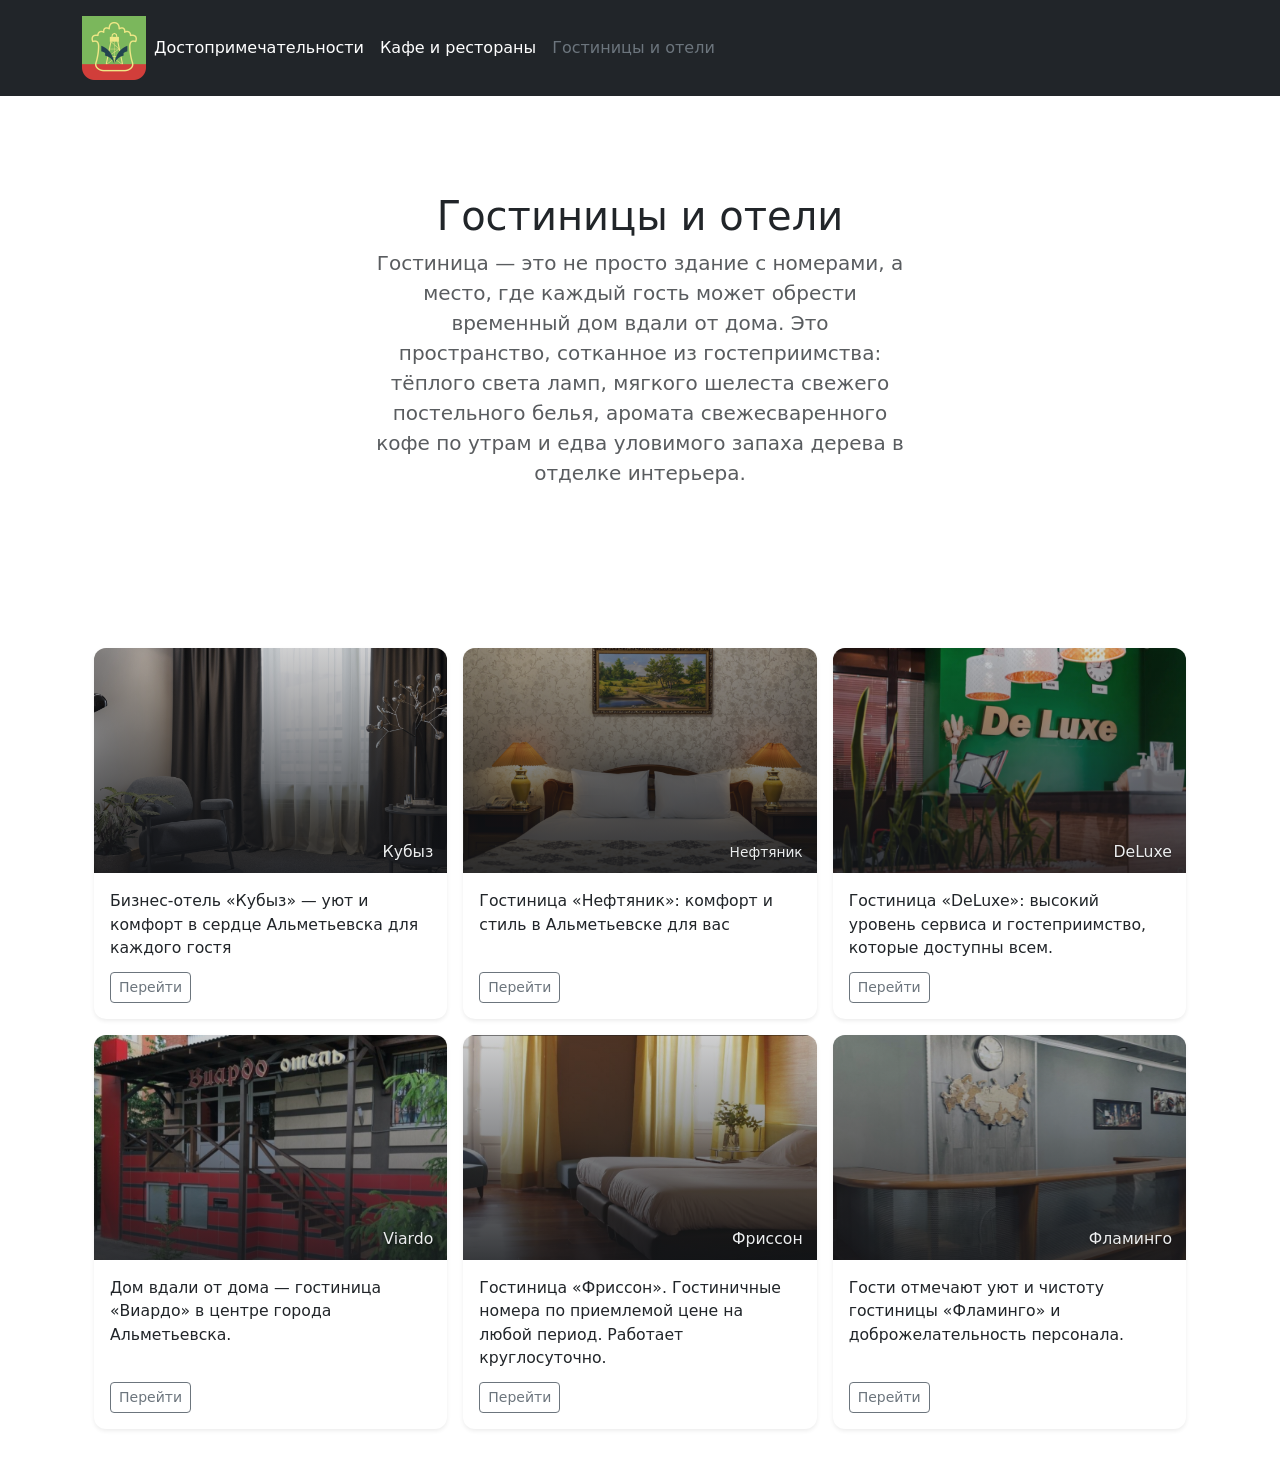
==== commit f011746e: "Update about.html" ====
--- a/about.html
+++ b/about.html
@@ -178,7 +178,7 @@
                     <div class="col">
                         <div class="card city-card shadow-sm h-100">
                             <div class="city-card-thumb city-card-thumb--photo-c" aria-label="DeLuxe2">
-                                <span class="city-card-title">DeLuxe2</span>
+                                <span class="city-card-title">DeLuxe</span>
                             </div>
                             <div class="card-body">
                                 <p class="card-text city-card-text">Гостиница «DeLuxe»: высокий уровень сервиса и гостеприимство, которые доступны всем.</p>
